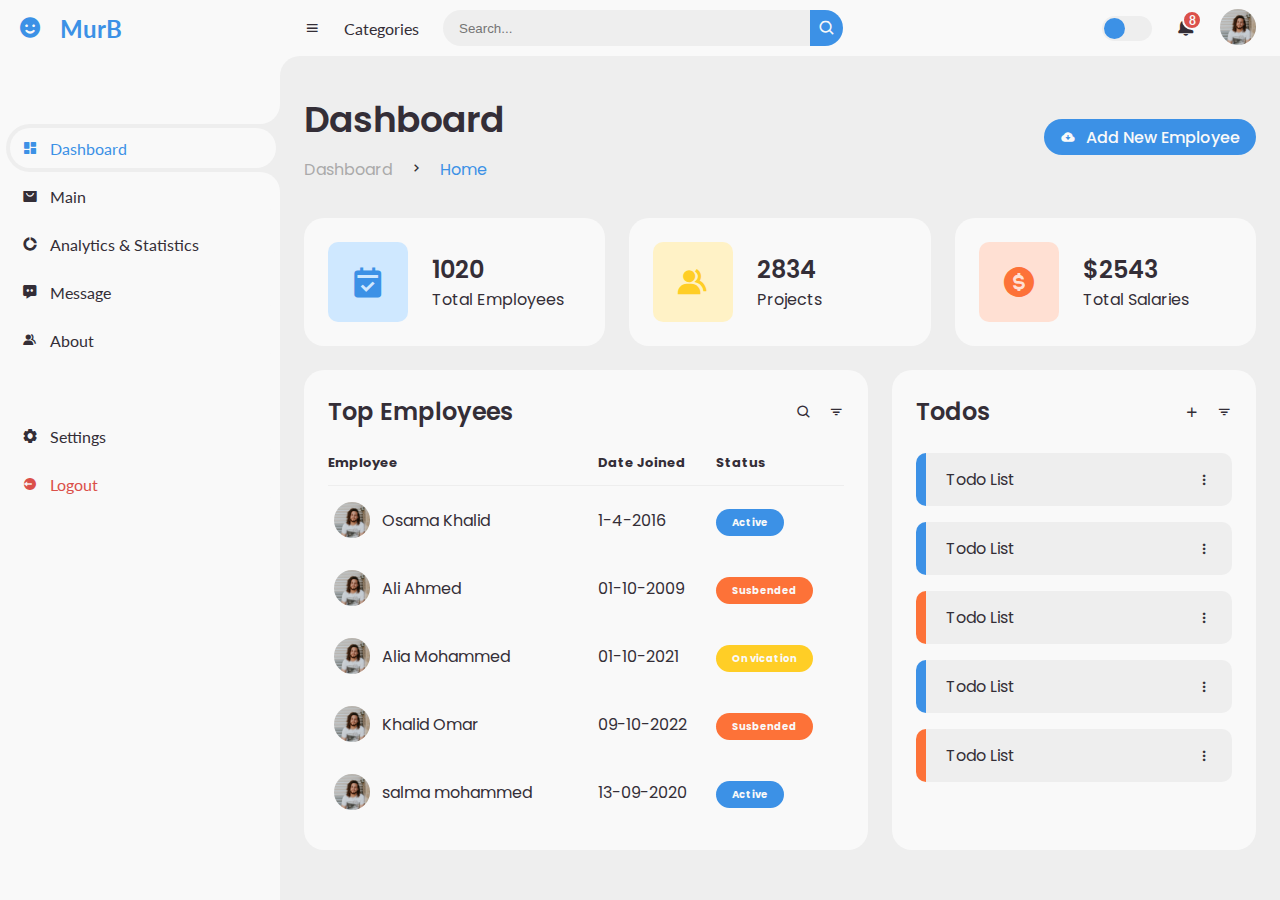
==== HomePage/index.html @ 328da410 "fist-commit" ====
<!DOCTYPE html>
<html lang="en">
<head>
	<meta charset="UTF-8">
	<meta name="viewport" content="width=device-width, initial-scale=1.0">

	<!-- Boxicons -->
	<link href='https://unpkg.com/boxicons@2.0.9/css/boxicons.min.css' rel='stylesheet'>
	<!-- My CSS -->
	<link rel="stylesheet" href="style.css">

	<title>AdminDashBoard</title>
</head>
<body>


	<!-- SIDEBAR -->
	<section id="sidebar">
		<a href="#" class="brand">
			<i class='bx bxs-smile'></i>
			<span class="text">MurB</span>
		</a>
		<ul class="side-menu top">
			<li class="active">
				<a href="#">
					<i class='bx bxs-dashboard' ></i>
					<span class="text">Dashboard</span>
				</a>
			</li>
			<li>
				<a href="#">
					<i class='bx bxs-shopping-bag-alt' ></i>
					<span class="text">Main</span>
				</a>
			</li>
			<li>
				<a href="#">
					<i class='bx bxs-doughnut-chart' ></i>
					<span class="text">Analytics & Statistics</span>
				</a>
			</li>
			<li>
				<a href="/About.html">
					<i class='bx bxs-message-dots' ></i>
					<span class="text">Message</span>
				</a>
			</li>
			
			<li>
				<a href="/aboutus.html">
					<i class='bx bxs-group' ></i>
					<span class="text">About</span>
				</a>
			</li>
		</ul>
		<ul class="side-menu">
			<li>
				<a href="#">
					<i class='bx bxs-cog' ></i>
					<span class="text">Settings</span>
				</a>
			</li>
			<li>
				<a href="#" class="logout">
					<i class='bx bxs-log-out-circle' ></i>
					<span class="text">Logout</span>
				</a>
			</li>
		</ul>
	</section>
	<!-- SIDEBAR -->



	<!-- CONTENT -->
	<section id="content">
		<!-- NAVBAR -->
		<nav>
			<i class='bx bx-menu' ></i>
			<a href="#" class="nav-link">Categories</a>
			<form action="#">
				<div class="form-input">
					<input type="search" placeholder="Search...">
					<button type="submit" class="search-btn"><i class='bx bx-search' ></i></button>
				</div>
			</form>
			<input type="checkbox" id="switch-mode" hidden>
			<label for="switch-mode" class="switch-mode"></label>
			<a href="#" class="notification">
				<i class='bx bxs-bell' ></i>
				<span class="num">8</span>
			</a>
			<a href="#" class="profile">
				<img src="img/people.png">
			</a>
		</nav>
		<!-- NAVBAR -->

		<!-- MAIN -->
		<main>
			<div class="head-title">
				<div class="left">
					<h1>Dashboard</h1>
					<ul class="breadcrumb">
						<li>
							<a href="#">Dashboard</a>
						</li>
						<li><i class='bx bx-chevron-right' ></i></li>
						<li>
							<a class="active" href="#">Home</a>
						</li>
					</ul>
				</div>
				<a href="/AddEmployeePage/employee.html" class="btn-download">
					<i class='bx bxs-cloud-download' ></i>
					<span class="text">Add New Employee</span>
				</a>
			</div>

			<ul class="box-info">
				<li>
					<i class='bx bxs-calendar-check' ></i>
					<span class="text">
						<h3>1020</h3>
						<p>Total Employees</p>
					</span>
				</li>
				<li>
					<i class='bx bxs-group' ></i>
					<span class="text">
						<h3>2834</h3>
						<p>Projects</p>
					</span>
				</li>
				<li>
					<i class='bx bxs-dollar-circle' ></i>
					<span class="text">
						<h3>$2543</h3>
						<p>Total Salaries</p>
					</span>
				</li>
			</ul>


			<div class="table-data">
				<div class="order">
					<div class="head">
						<h3>Top Employees</h3>
						<i class='bx bx-search' ></i>
						<i class='bx bx-filter' ></i>
					</div>
					<table>
						<thead>
							<tr>
								<th>Employee</th>
								<th>Date Joined</th>
								<th>Status</th>
							</tr>
						</thead>
						<tbody>
							<tr>
								<td>
									<img src="img/people.png">
									<p>Osama Khalid</p>
								</td>
								<td>1-4-2016</td>
								<td><span class="status completed">Active</span></td>
							</tr>
							<tr>
								<td>
									<img src="img/people.png">
									<p>Ali Ahmed</p>
								</td>
								<td>01-10-2009</td>
								<td><span class="status pending">Susbended</span></td>
							</tr>
							<tr>
								<td>
									<img src="img/people.png">
									<p>Alia Mohammed</p>
								</td>
								<td>01-10-2021</td>
								<td><span class="status process">On vication</span></td>
							</tr>
							<tr>
								<td>
									<img src="img/people.png">
									<p>Khalid Omar</p>
								</td>
								<td>09-10-2022</td>
								<td><span class="status pending">Susbended</span></td>
							</tr>
							<tr>
								<td>
									<img src="img/people.png">
									<p>salma mohammed</p>
								</td>
								<td>13-09-2020</td>
								<td><span class="status completed">Active</span></td>
							</tr>
						</tbody>
					</table>
				</div>
				<div class="todo">
					<div class="head">
						<h3>Todos</h3>
						<i class='bx bx-plus' ></i>
						<i class='bx bx-filter' ></i>
					</div>
					<ul class="todo-list">
						<li class="completed">
							<p>Todo List</p>
							<i class='bx bx-dots-vertical-rounded' ></i>
						</li>
						<li class="completed">
							<p>Todo List</p>
							<i class='bx bx-dots-vertical-rounded' ></i>
						</li>
						<li class="not-completed">
							<p>Todo List</p> 
							<i class='bx bx-dots-vertical-rounded' ></i>
						</li>
						<li class="completed">
							<p>Todo List</p>
							<i class='bx bx-dots-vertical-rounded' ></i>
						</li>
						<li class="not-completed">
							<p>Todo List</p>
							<i class='bx bx-dots-vertical-rounded' ></i>
						</li>
					</ul>
				</div>
			</div>
		</main>
		<!-- MAIN -->
	</section>
	<!-- CONTENT -->
	

	<script src="script.js"></script>
</body>
</html>
---- HomePage/style.css ----
@import url('https://fonts.googleapis.com/css2?family=Lato:wght@400;700&family=Poppins:wght@400;500;600;700&display=swap');

* {
	margin: 0;
	padding: 0;
	box-sizing: border-box;
}

a {
	text-decoration: none;
}

li {
	list-style: none;
}

:root {
	--poppins: 'Poppins';
	--lato: 'Lato', sans-serif;

	--light: #F9F9F9;
	--blue: #3C91E6;
	--light-blue: #CFE8FF;
	--grey: #eee;
	--dark-grey: #AAAAAA;
	--dark: #342E37;
	--red: #DB504A;
	--yellow: #FFCE26;
	--light-yellow: #FFF2C6;
	--orange: #FD7238;
	--light-orange: #FFE0D3;
}

html {
	overflow-x: hidden;
}

body.dark {
	--light: #0C0C1E;
	--grey: #060714;
	--dark: #FBFBFB;
}

body {
	background: var(--grey);
	overflow-x: hidden;
}





/* SIDEBAR */
#sidebar {
	position: fixed;
	top: 0;
	left: 0;
	width: 280px;
	height: 100%;
	background: var(--light);
	z-index: 2000;
	font-family: var(--lato);
	transition: .3s ease;
	overflow-x: hidden;
	scrollbar-width: none;
}
#sidebar::--webkit-scrollbar {
	display: none;
}
#sidebar.hide {
	width: 60px;
}
#sidebar .brand {
	font-size: 24px;
	font-weight: 700;
	height: 56px;
	display: flex;
	align-items: center;
	color: var(--blue);
	position: sticky;
	top: 0;
	left: 0;
	background: var(--light);
	z-index: 500;
	padding-bottom: 20px;
	box-sizing: content-box;
}
#sidebar .brand .bx {
	min-width: 60px;
	display: flex;
	justify-content: center;
}
#sidebar .side-menu {
	width: 100%;
	margin-top: 48px;
}
#sidebar .side-menu li {
	height: 48px;
	background: transparent;
	margin-left: 6px;
	border-radius: 48px 0 0 48px;
	padding: 4px;
}
#sidebar .side-menu li.active {
	background: var(--grey);
	position: relative;
}
#sidebar .side-menu li.active::before {
	content: '';
	position: absolute;
	width: 40px;
	height: 40px;
	border-radius: 50%;
	top: -40px;
	right: 0;
	box-shadow: 20px 20px 0 var(--grey);
	z-index: -1;
}
#sidebar .side-menu li.active::after {
	content: '';
	position: absolute;
	width: 40px;
	height: 40px;
	border-radius: 50%;
	bottom: -40px;
	right: 0;
	box-shadow: 20px -20px 0 var(--grey);
	z-index: -1;
}
#sidebar .side-menu li a {
	width: 100%;
	height: 100%;
	background: var(--light);
	display: flex;
	align-items: center;
	border-radius: 48px;
	font-size: 16px;
	color: var(--dark);
	white-space: nowrap;
	overflow-x: hidden;
}
#sidebar .side-menu.top li.active a {
	color: var(--blue);
}
#sidebar.hide .side-menu li a {
	width: calc(48px - (4px * 2));
	transition: width .3s ease;
}
#sidebar .side-menu li a.logout {
	color: var(--red);
}
#sidebar .side-menu.top li a:hover {
	color: var(--blue);
}
#sidebar .side-menu li a .bx {
	min-width: calc(60px  - ((4px + 6px) * 2));
	display: flex;
	justify-content: center;
}
/* SIDEBAR */





/* CONTENT */
#content {
	position: relative;
	width: calc(100% - 280px);
	left: 280px;
	transition: .3s ease;
}
#sidebar.hide ~ #content {
	width: calc(100% - 60px);
	left: 60px;
}




/* NAVBAR */
#content nav {
	height: 56px;
	background: var(--light);
	padding: 0 24px;
	display: flex;
	align-items: center;
	grid-gap: 24px;
	font-family: var(--lato);
	position: sticky;
	top: 0;
	left: 0;
	z-index: 1000;
}
#content nav::before {
	content: '';
	position: absolute;
	width: 40px;
	height: 40px;
	bottom: -40px;
	left: 0;
	border-radius: 50%;
	box-shadow: -20px -20px 0 var(--light);
}
#content nav a {
	color: var(--dark);
}
#content nav .bx.bx-menu {
	cursor: pointer;
	color: var(--dark);
}
#content nav .nav-link {
	font-size: 16px;
	transition: .3s ease;
}
#content nav .nav-link:hover {
	color: var(--blue);
}
#content nav form {
	max-width: 400px;
	width: 100%;
	margin-right: auto;
}
#content nav form .form-input {
	display: flex;
	align-items: center;
	height: 36px;
}
#content nav form .form-input input {
	flex-grow: 1;
	padding: 0 16px;
	height: 100%;
	border: none;
	background: var(--grey);
	border-radius: 36px 0 0 36px;
	outline: none;
	width: 100%;
	color: var(--dark);
}
#content nav form .form-input button {
	width: 36px;
	height: 100%;
	display: flex;
	justify-content: center;
	align-items: center;
	background: var(--blue);
	color: var(--light);
	font-size: 18px;
	border: none;
	outline: none;
	border-radius: 0 36px 36px 0;
	cursor: pointer;
}
#content nav .notification {
	font-size: 20px;
	position: relative;
}
#content nav .notification .num {
	position: absolute;
	top: -6px;
	right: -6px;
	width: 20px;
	height: 20px;
	border-radius: 50%;
	border: 2px solid var(--light);
	background: var(--red);
	color: var(--light);
	font-weight: 700;
	font-size: 12px;
	display: flex;
	justify-content: center;
	align-items: center;
}
#content nav .profile img {
	width: 36px;
	height: 36px;
	object-fit: cover;
	border-radius: 50%;
}
#content nav .switch-mode {
	display: block;
	min-width: 50px;
	height: 25px;
	border-radius: 25px;
	background: var(--grey);
	cursor: pointer;
	position: relative;
}
#content nav .switch-mode::before {
	content: '';
	position: absolute;
	top: 2px;
	left: 2px;
	bottom: 2px;
	width: calc(25px - 4px);
	background: var(--blue);
	border-radius: 50%;
	transition: all .3s ease;
}
#content nav #switch-mode:checked + .switch-mode::before {
	left: calc(100% - (25px - 4px) - 2px);
}
/* NAVBAR */





/* MAIN */
#content main {
	width: 100%;
	padding: 36px 24px;
	font-family: var(--poppins);
	max-height: calc(100vh - 56px);
	overflow-y: auto;
}
#content main .head-title {
	display: flex;
	align-items: center;
	justify-content: space-between;
	grid-gap: 16px;
	flex-wrap: wrap;
}
#content main .head-title .left h1 {
	font-size: 36px;
	font-weight: 600;
	margin-bottom: 10px;
	color: var(--dark);
}
#content main .head-title .left .breadcrumb {
	display: flex;
	align-items: center;
	grid-gap: 16px;
}
#content main .head-title .left .breadcrumb li {
	color: var(--dark);
}
#content main .head-title .left .breadcrumb li a {
	color: var(--dark-grey);
	pointer-events: none;
}
#content main .head-title .left .breadcrumb li a.active {
	color: var(--blue);
	pointer-events: unset;
}
#content main .head-title .btn-download {
	height: 36px;
	padding: 0 16px;
	border-radius: 36px;
	background: var(--blue);
	color: var(--light);
	display: flex;
	justify-content: center;
	align-items: center;
	grid-gap: 10px;
	font-weight: 500;
}




#content main .box-info {
	display: grid;
	grid-template-columns: repeat(auto-fit, minmax(240px, 1fr));
	grid-gap: 24px;
	margin-top: 36px;
}
#content main .box-info li {
	padding: 24px;
	background: var(--light);
	border-radius: 20px;
	display: flex;
	align-items: center;
	grid-gap: 24px;
}
#content main .box-info li .bx {
	width: 80px;
	height: 80px;
	border-radius: 10px;
	font-size: 36px;
	display: flex;
	justify-content: center;
	align-items: center;
}
#content main .box-info li:nth-child(1) .bx {
	background: var(--light-blue);
	color: var(--blue);
}
#content main .box-info li:nth-child(2) .bx {
	background: var(--light-yellow);
	color: var(--yellow);
}
#content main .box-info li:nth-child(3) .bx {
	background: var(--light-orange);
	color: var(--orange);
}
#content main .box-info li .text h3 {
	font-size: 24px;
	font-weight: 600;
	color: var(--dark);
}
#content main .box-info li .text p {
	color: var(--dark);	
}





#content main .table-data {
	display: flex;
	flex-wrap: wrap;
	grid-gap: 24px;
	margin-top: 24px;
	width: 100%;
	color: var(--dark);
}
#content main .table-data > div {
	border-radius: 20px;
	background: var(--light);
	padding: 24px;
	overflow-x: auto;
}
#content main .table-data .head {
	display: flex;
	align-items: center;
	grid-gap: 16px;
	margin-bottom: 24px;
}
#content main .table-data .head h3 {
	margin-right: auto;
	font-size: 24px;
	font-weight: 600;
}
#content main .table-data .head .bx {
	cursor: pointer;
}

#content main .table-data .order {
	flex-grow: 1;
	flex-basis: 500px;
}
#content main .table-data .order table {
	width: 100%;
	border-collapse: collapse;
}
#content main .table-data .order table th {
	padding-bottom: 12px;
	font-size: 13px;
	text-align: left;
	border-bottom: 1px solid var(--grey);
}
#content main .table-data .order table td {
	padding: 16px 0;
}
#content main .table-data .order table tr td:first-child {
	display: flex;
	align-items: center;
	grid-gap: 12px;
	padding-left: 6px;
}
#content main .table-data .order table td img {
	width: 36px;
	height: 36px;
	border-radius: 50%;
	object-fit: cover;
}
#content main .table-data .order table tbody tr:hover {
	background: var(--grey);
}
#content main .table-data .order table tr td .status {
	font-size: 10px;
	padding: 6px 16px;
	color: var(--light);
	border-radius: 20px;
	font-weight: 700;
}
#content main .table-data .order table tr td .status.completed {
	background: var(--blue);
}
#content main .table-data .order table tr td .status.process {
	background: var(--yellow);
}
#content main .table-data .order table tr td .status.pending {
	background: var(--orange);
}


#content main .table-data .todo {
	flex-grow: 1;
	flex-basis: 300px;
}
#content main .table-data .todo .todo-list {
	width: 100%;
}
#content main .table-data .todo .todo-list li {
	width: 100%;
	margin-bottom: 16px;
	background: var(--grey);
	border-radius: 10px;
	padding: 14px 20px;
	display: flex;
	justify-content: space-between;
	align-items: center;
}
#content main .table-data .todo .todo-list li .bx {
	cursor: pointer;
}
#content main .table-data .todo .todo-list li.completed {
	border-left: 10px solid var(--blue);
}
#content main .table-data .todo .todo-list li.not-completed {
	border-left: 10px solid var(--orange);
}
#content main .table-data .todo .todo-list li:last-child {
	margin-bottom: 0;
}
/* MAIN */
/* CONTENT */









@media screen and (max-width: 768px) {
	#sidebar {
		width: 200px;
	}

	#content {
		width: calc(100% - 60px);
		left: 200px;
	}

	#content nav .nav-link {
		display: none;
	}
}






@media screen and (max-width: 576px) {
	#content nav form .form-input input {
		display: none;
	}

	#content nav form .form-input button {
		width: auto;
		height: auto;
		background: transparent;
		border-radius: none;
		color: var(--dark);
	}

	#content nav form.show .form-input input {
		display: block;
		width: 100%;
	}
	#content nav form.show .form-input button {
		width: 36px;
		height: 100%;
		border-radius: 0 36px 36px 0;
		color: var(--light);
		background: var(--red);
	}

	#content nav form.show ~ .notification,
	#content nav form.show ~ .profile {
		display: none;
	}

	#content main .box-info {
		grid-template-columns: 1fr;
	}

	#content main .table-data .head {
		min-width: 420px;
	}
	#content main .table-data .order table {
		min-width: 420px;
	}
	#content main .table-data .todo .todo-list {
		min-width: 420px;
	}
}
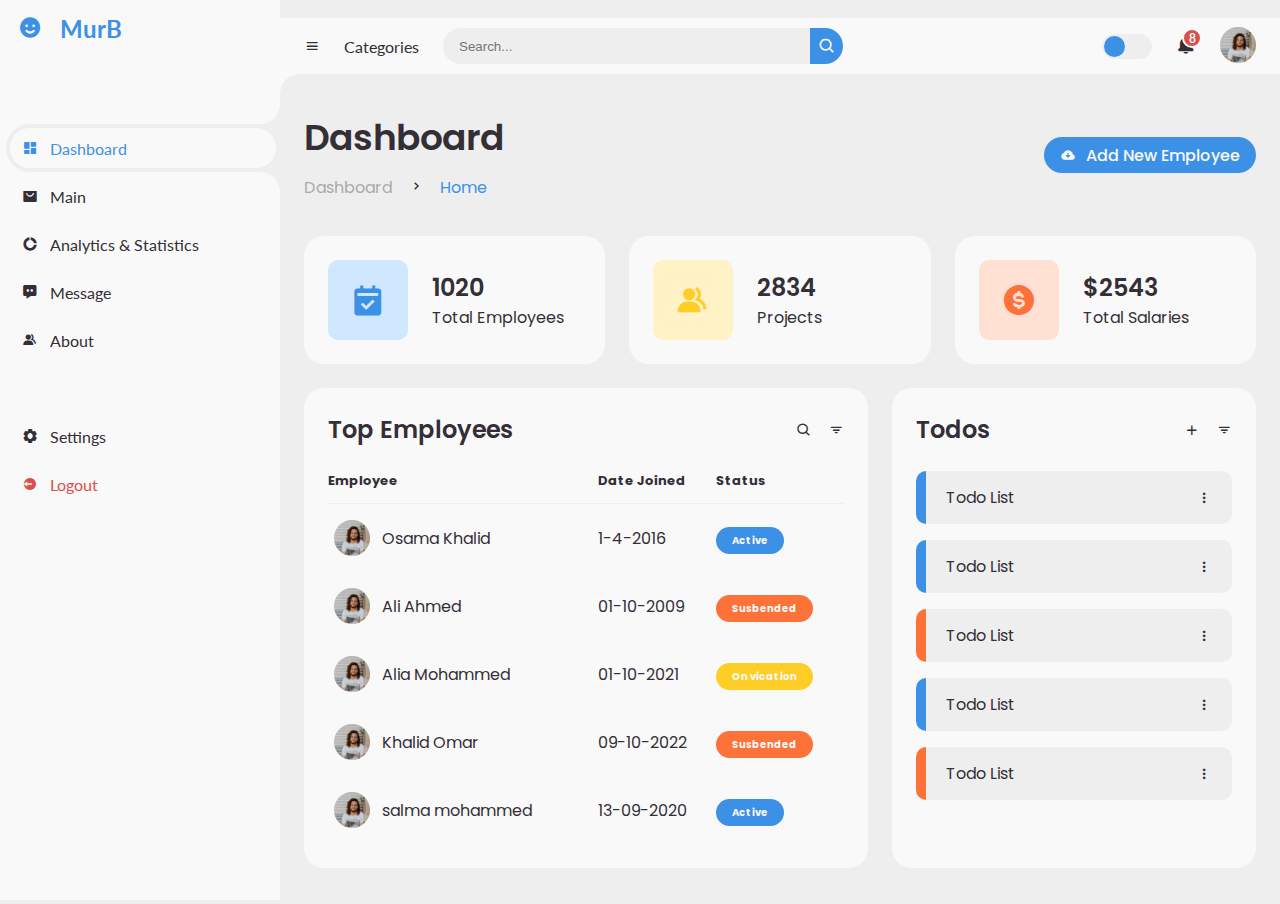
==== commit 85f3b3f2: "Add HomePage+LoginPage" ====
--- a/HomePage/index.html
+++ b/HomePage/index.html
@@ -12,7 +12,7 @@
 	<title>AdminDashBoard</title>
 </head>
 <body>
-
+l; 
 
 	<!-- SIDEBAR -->
 	<section id="sidebar">
@@ -40,7 +40,7 @@
 				</a>
 			</li>
 			<li>
-				<a href="/About.html">
+				<a href="/contact.html">
 					<i class='bx bxs-message-dots' ></i>
 					<span class="text">Message</span>
 				</a>
